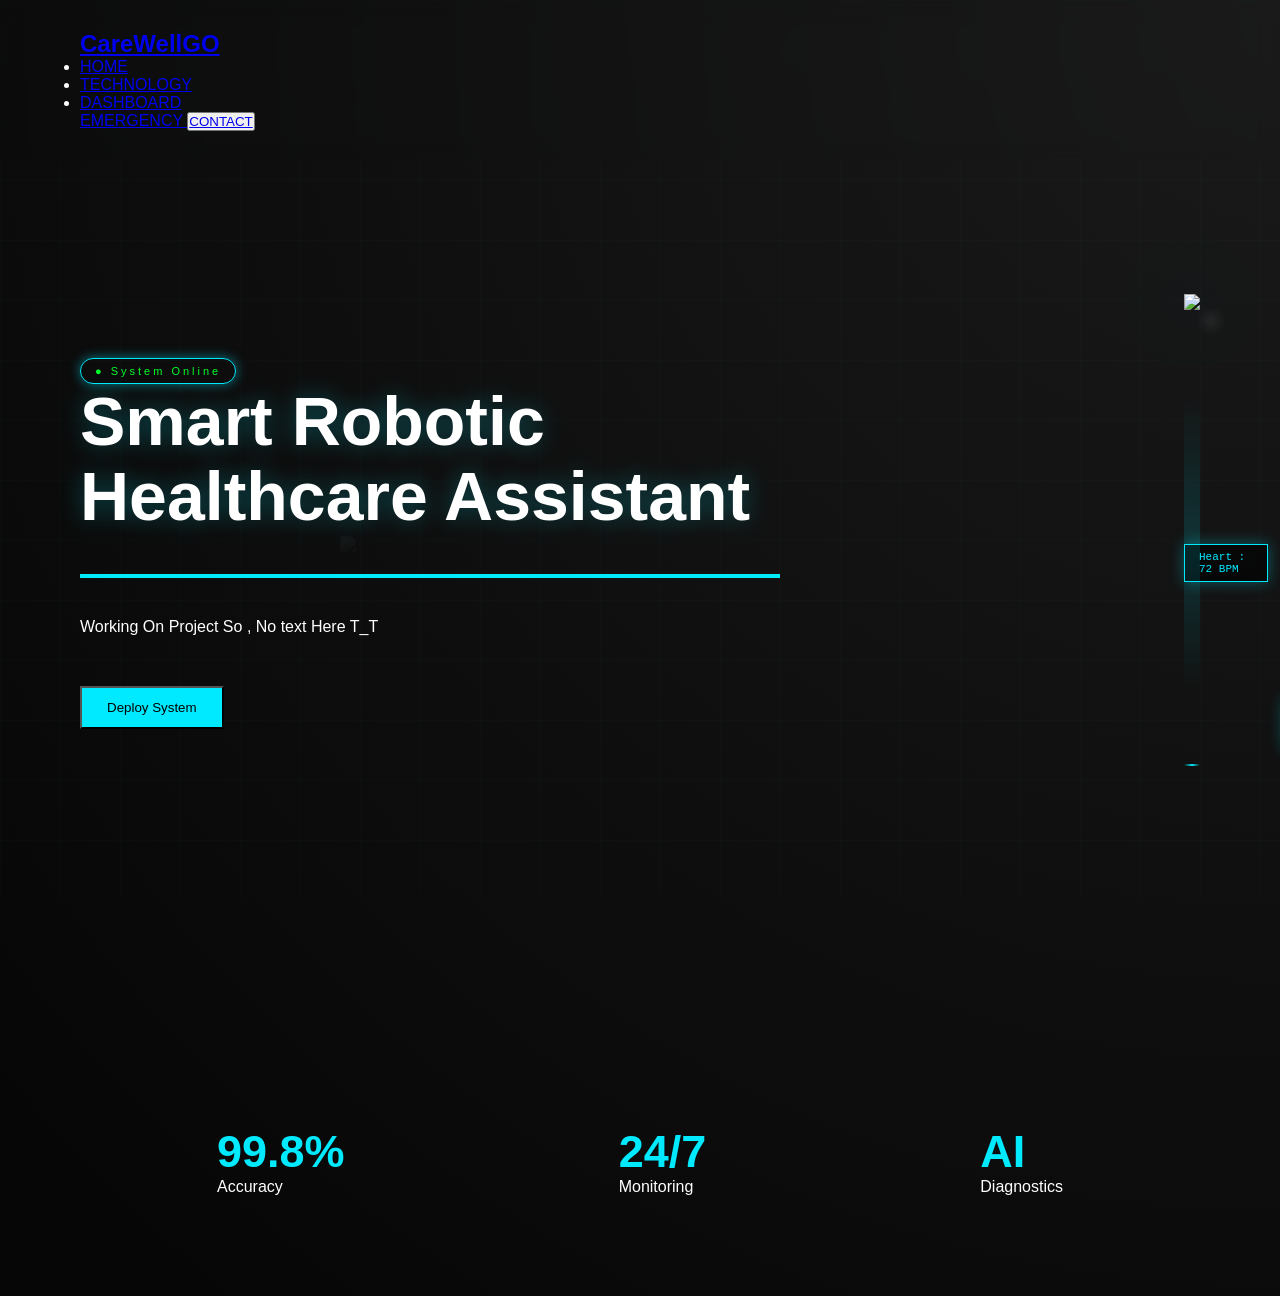
==== index.html @ e95cc340 "Shaksham WorkUpload" ====
<!DOCTYPE html>
<html lang="en">

<head>
    <meta charset="UTF-8">
    <meta name="viewport" content="width=device-width, initial-scale=1.0">
    <title>CareWellGO</title>
    <link rel="stylesheet" href="CSS/Big/Style.css">
    <link rel="shortcut icon" href="Images/Top_Img.png" type="image/x-icon">
    <script src="https://cdn.tailwindcss.com"></script>
    <script src="https://unpkg.com/lucide@latest"></script>
</head>

<body>

    <div class="Grid_Overlay"></div>

    <header class="Header">
        <!-- <div class="Logo">
            <img src="Images/Logo.png" alt="Logo">
            <span class="Logo_Text">CareWellGO</span>
            <img src="Images/Top_Img.png" alt="Logo">
        </div> -->
        <nav class="fixed top-0 w-full z-[100] px-6 py-4">
            <div
                class="max-w-7xl mx-auto flex justify-between items-center bg-black/40 backdrop-blur-xl border border-white/10 rounded-2xl px-6 py-3 shadow-2xl">

                <a href="#" class="flex items-center gap-3 group cursor-pointer">
                    <div
                        class="p-2 bg-cyan-500/20 rounded-lg border border-cyan-500/50 group-hover:bg-cyan-500/40 transition-all">
                        <i data-lucide="bot" class="text-cyan-400 w-6 h-6"></i>
                    </div>
                    <h1
                        class="text-xl font-bold tracking-tighter text-transparent bg-clip-text bg-gradient-to-r from-white to-cyan-400">
                        CareWellGO
                    </h1>
                </a>

                <ul class="hidden md:flex items-center gap-8 text-sm font-medium text-slate-400">
                    <li>
                        <a href="#" class="hover:text-cyan-400 transition-colors flex items-center gap-2">
                            <i data-lucide="home" class="w-4 h-4"></i> HOME
                        </a>
                    </li>
                    <li>
                        <a href="AI/ai.html" class="hover:text-cyan-400 transition-colors flex items-center gap-2">
                            <i data-lucide="cpu" class="w-4 h-4"></i> TECHNOLOGY
                        </a>
                    </li>
                    <li>
                        <a href="Dashboard/dash.html"
                            class="hover:text-cyan-400 transition-colors flex items-center gap-2">
                            <i data-lucide="activity" class="w-4 h-4"></i> DASHBOARD
                        </a>
                    </li>
                </ul>

                <div class="flex items-center gap-4">
                    <a href="Emergency/emergency.html"
                        class="relative group overflow-hidden bg-red-600 hover:bg-red-700 text-white px-5 py-2.5 rounded-xl font-bold text-sm flex items-center gap-2 transition-all shadow-[0_0_20px_rgba(220,38,38,0.4)] hover:shadow-[0_0_30px_rgba(220,38,38,0.6)] active:scale-95">
                        <span
                            class="absolute inset-0 bg-white/20 translate-y-full group-hover:translate-y-0 transition-transform duration-300"></span>
                        <i data-lucide="alert-circle" class="w-4 h-4 animate-pulse"></i>
                        EMERGENCY
                    </a>

                    <button
                        class="bg-cyan-500 hover:bg-cyan-400 text-black px-5 py-2.5 rounded-xl font-bold text-sm transition-all shadow-lg shadow-cyan-500/20 active:scale-95">
                        <a href="Contact/contact.html">
                            CONTACT
                    </button></a>
                </div>
            </div>
        </nav>

    </header>

    <section class="Hero">

        <img src="Images/Logo.png" class="Hero_Logo_Ghost">

        <div class="Hero_Text">
            <div class="Status_Badge">● System Online</div>

            <h1>
                Smart Robotic<br>
                Healthcare Assistant
            </h1>

            <div class="Accent_Line"></div>

            <p class="Chnage_Later">
                Working On Project So , No text Here T_T
            </p>

            <div class="Hero_Btns">
                <button class="Btn_Primary">Deploy System</button>
            </div>
        </div>

        <div class="Hero_Robot_Container">

            <img src="Images/Robo.png" class="Robot_Ghost">
            <img src="Images/Robo.png" class="Robot_Main">

            <div class="Hud_Node Node_Temp">Temp : 36.5°C</div>
            <div class="Hud_Node Node_Heart">Heart : 72 BPM</div>
            <div class="Hud_Node Node_Sensors">● Sensors : On</div>

            <div class="Scan_Line"></div>

        </div>

    </section>

    <section class="Tech_Stats">
        <div class="Stat">
            <h3>99.8%</h3>
            <p>Accuracy</p>
        </div>

        <div class="Stat">
            <h3>24/7</h3>
            <p>Monitoring</p>
        </div>

        <div class="Stat">
            <h3>AI</h3>
            <p>Diagnostics</p>
        </div>
    </section>

    <div class="purchase-alert-container" id="purchaseAlert" style="display: none;">
        <div class="alert-card">
            <div class="alert-icon">✨</div>
            <div class="alert-content">
                <h4>Exclusive Offer Unlocked</h4>
                <p>Claim your 10% discount on CarewellGO today!</p>
            </div>
            <div class="alert-actions">
                <button class="btn-buy" onclick="handlePurchase()">Claim Now</button>
                <button class="btn-close" onclick="closeAlert()">✕</button>
            </div>
        </div>
    </div>

    <script src="JS/Scan_Line.js"></script>
    <script src="JS/Robo_Sensors.js"></script>
    <script src="JS/Stat_Counting.js"></script>
    <script src="JS/Discount_Pop_Up.js"></script>
</body>

</html>
---- CSS/Big/Style.css ----
* {
    margin: 0;
    padding: 0;
    box-sizing: border-box;
    font-family: 'Segoe UI', Roboto, sans-serif;
}

:root {
    --Primary_Cyan: #00eaff;
}

body {
    background: radial-gradient(circle at top right, #1a1a1a, #050505);
    color: #ffffff;
    overflow-x: hidden;
}

.Grid_Overlay {
    position: fixed;
    inset: 0;
    background-image:
        linear-gradient(rgba(0, 234, 255, 0.02) 1px, transparent 1px),
        linear-gradient(90deg, rgba(0, 234, 255, 0.02) 1px, transparent 1px);
    background-size: 60px 60px;
    z-index: -1;
}

.Header {
    display: flex;
    justify-content: space-between;
    align-items: center;
    padding: 30px 80px;
    backdrop-filter: blur(10px);
}

.Logo {
    display: flex;
    align-items: center;
    gap: 14px;
}

.Logo img {
    height: 60px;
    filter: drop-shadow(0 0 14px rgba(0, 234, 255, 0.7));
    animation: Pulse_Logo 3s infinite;
}

.Logo_Text {
    font-size: 50px;
    background: linear-gradient(90deg, #00eaff, #7dff9c);
    background-clip: text;
    -webkit-background-clip: text;
    color: transparent;
}

@keyframes Pulse_Logo {
    0% { transform: scale(1); }
    50% { transform: scale(1.06); }
    100% { transform: scale(1); }
}

/* Glassmorphism Effect for the Nav Bar */
.nav .max-w-7xl {
    background: linear-gradient(135deg, rgba(255, 255, 255, 0.05) 0%, rgba(255, 255, 255, 0.01) 100%);
    backdrop-filter: blur(20px);
    -webkit-backdrop-filter: blur(20px);
}

/* Neon Emergency Pulse Animation */
@keyframes emergency-glow {
    0% {
        box-shadow: 0 0 0 0 rgba(220, 38, 38, 0.7);
    }
    70% {
        box-shadow: 0 0 0 15px rgba(220, 38, 38, 0);
    }
    100% {
        box-shadow: 0 0 0 0 rgba(220, 38, 38, 0);
    }
}

/* Apply pulse to the emergency button */
button[onclick="triggerEmergency()"] {
    animation: emergency-glow 2s infinite;
}

/* Smooth scaling on hover for the container */
nav div.transition-all {
    transition: all 0.4s cubic-bezier(0.4, 0, 0.2, 1);
}

/* Custom Text Gradient */
.text-transparent {
    -webkit-background-clip: text;
    background-clip: text;
}

.Btn_Contact_Nav {
    background: var(--Primary_Cyan);
    color: #000000;
    padding: 10px 25px;
    border-radius: 5px;
}

.Hero {
    position: relative;
    display: flex;
    justify-content: space-between;
    align-items: center;
    padding: 0 80px;
    min-height: 85vh;
}

.Hero_Logo_Ghost {
    position: absolute;
    left: 50%;
    top: 50%;
    transform: translate(-50%, -50%);
    opacity: 0.03;
    width: 600px;
}

.Hero_Text h1 {
    font-size: 68px;
    line-height: 1.1;
    text-shadow: 0 0 25px rgba(0, 234, 255, 0.3);
}

.Status_Badge {
    display: inline-block;
    padding: 6px 14px;
    border-radius: 20px;
    border: 1px solid var(--Primary_Cyan);
    color: #00ff2a;
    font-size: 11px;
    letter-spacing: 3px;
    box-shadow: 0 0 12px rgba(0, 234, 255, 0.5);
}

.Accent_Line {
    width: 700px;
    height: 4px;
    background: var(--Primary_Cyan);
    margin: 40px 0;
}

.Chnage_Later {
    padding-bottom: 50px;
}

.Hero_Btns {
    display: flex;
    gap: 15px;
}

.Btn_Primary {
    background: var(--Primary_Cyan);
    color: #000000;
    padding: 12px 25px;
}

.Hero_Robot_Container {
    position: relative;
    height: 500px;
}

.Hero_Robot_Container::after {
    content: "";
    position: absolute;
    inset: 0;
    background: radial-gradient(circle, rgba(0, 234, 255, 0.15), transparent 60%);
}

.Robot_Main {
    width: 100%;
    max-width: 650px;
    filter: drop-shadow(0 0 40px rgba(0, 234, 255, 0.3));
    animation: Float_Robo 6s ease-in-out infinite;
}

.Robot_Ghost {
    position: absolute;
    opacity: 0.12;
    filter: blur(6px);
    transform: translate(20px, 20px);
}

@keyframes Float_Robo {
    0% { transform: translateY(0); }
    50% { transform: translateY(-18px); }
    100% { transform: translateY(0); }
}

.Hud_Node {
    position: absolute;
    padding: 6px 14px;
    font-size: 11px;
    font-family: monospace;
    color: var(--Primary_Cyan);
    border: 1px solid var(--Primary_Cyan);
    background: rgba(0, 0, 0, 0.6);
    backdrop-filter: blur(6px);
    box-shadow: 0 0 15px rgba(0, 234, 255, 0.35);
}

.Node_Temp {
    top: 18%;
    left: 155px;
}

.Node_Heart {
    top: 50%;
    right: -68px;
}

.Node_Sensors {
    bottom: 9%;
    left: 100px;
    color: #00ff2a;
}

.Scan_Line {
    position: absolute;
    width: 100%;
    height: 2px;
    background: linear-gradient(to right, transparent, var(--Primary_Cyan), transparent);
    animation: Glow 1.5s infinite alternate;
}

@keyframes Glow {
    from { opacity: 0.3; }
    to { opacity: 1; }
}

.Tech_Stats {
    display: flex;
    justify-content: space-around;
    padding: 100px 80px;
    margin-top: 100px;
}

.Stat h3 {
    font-size: 45px;
    color: var(--Primary_Cyan);
}

.purchase-alert-container {
    position: fixed;
    bottom: 40px;
    right: 40px;
    z-index: 9999;
}

.alert-card {
    display: flex;
    align-items: center;
    gap: 20px;
    padding: 25px;
    border-radius: 20px;
    background: rgba(255, 255, 255, 0.05);
    backdrop-filter: blur(20px);
    border: 1px solid var(--Primary_Cyan);
    box-shadow: 0 0 40px rgba(0, 234, 255, 0.3);
    animation: Slide_In 0.8s cubic-bezier(0.68, -0.55, 0.265, 1.55);
}

@keyframes Slide_In {
    0% { transform: translateX(150%); opacity: 0; }
    100% { transform: translateX(0); opacity: 1; }
}

.btn-buy {
    padding: 4px 7px;
    background: var(--Primary_Cyan);
    border: none;
    border-radius: 5px;
    color: #000000;
    cursor: pointer;
}

.btn-close {
    padding: 2px 4px;
    background: #ff0000;
    border: none;
    border-radius: 5px;
    color: #000000;
    cursor: pointer;
}

.btn-buy:hover {
    background: #018b9a;
    font-weight: 600;
}

.btn-close:hover {
    background: var(--Primary_Cyan);
    color: #ff0000;
    font-weight: 600;
}
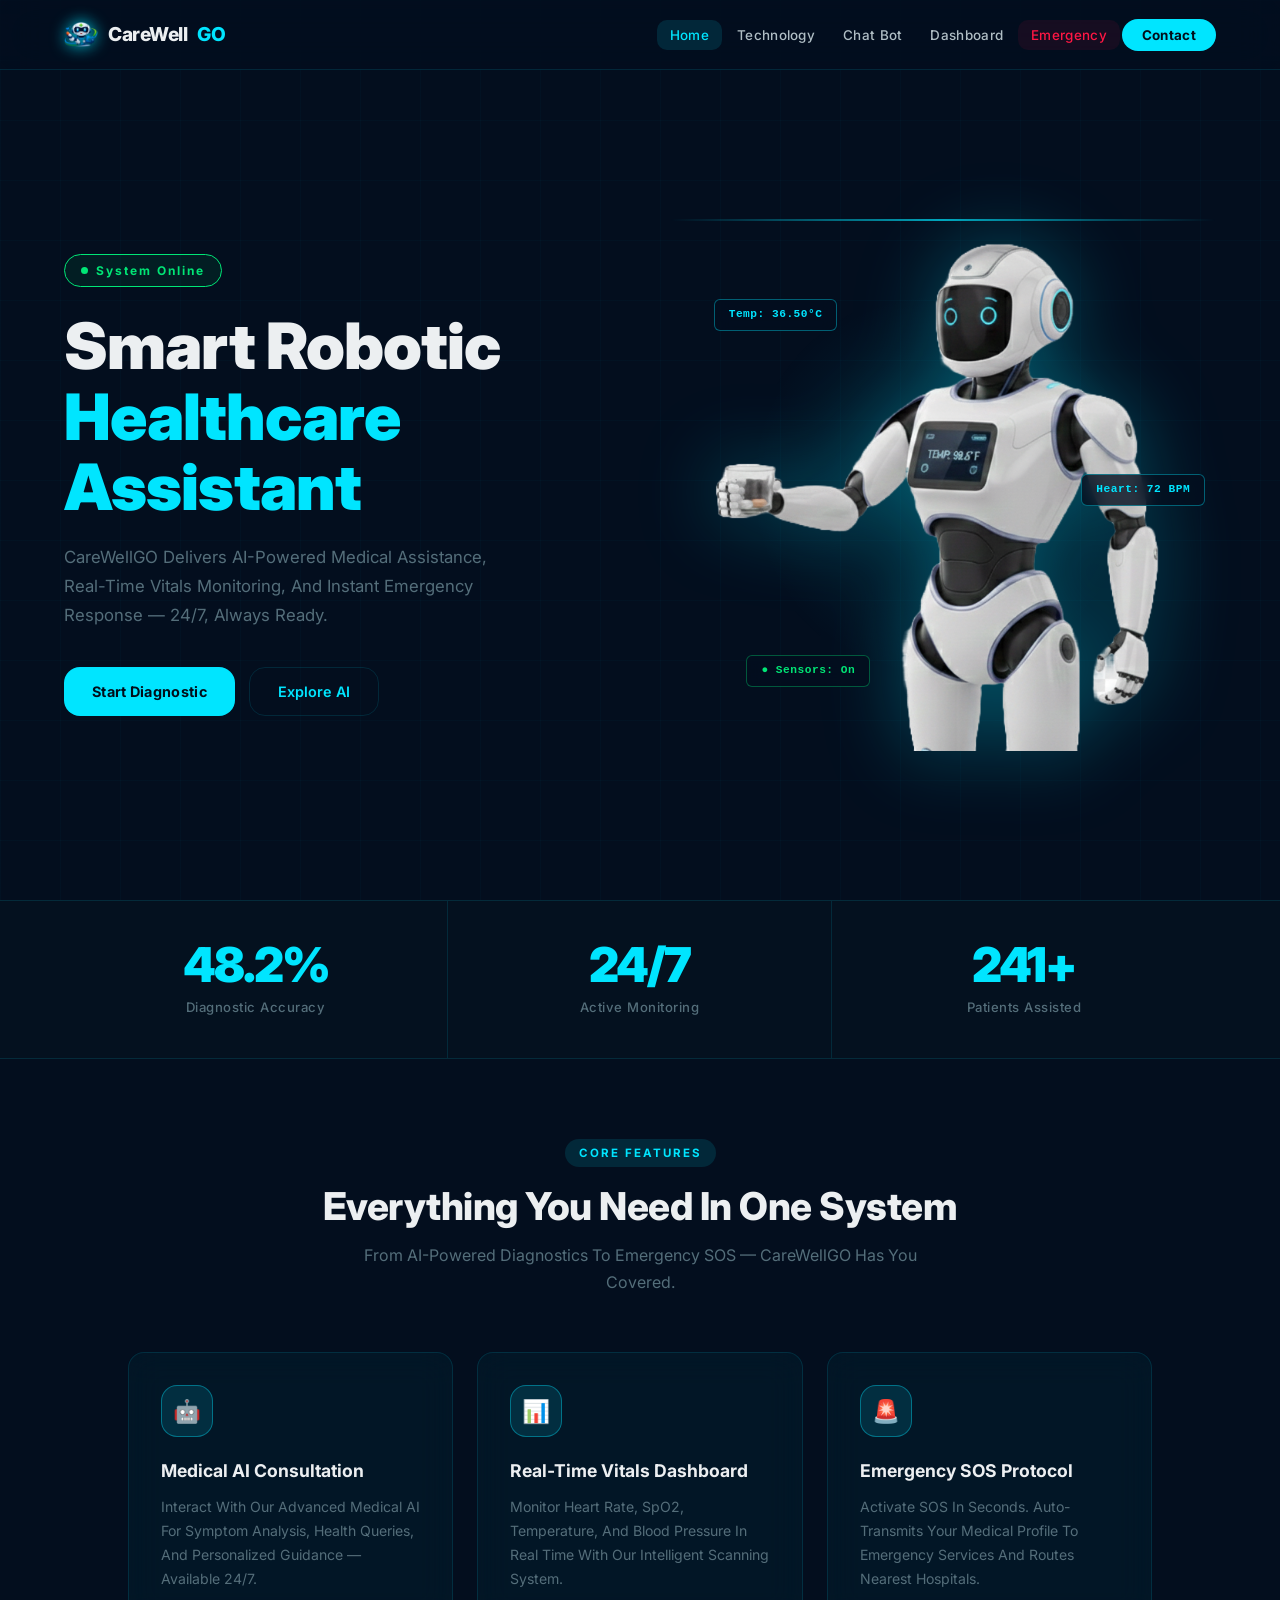
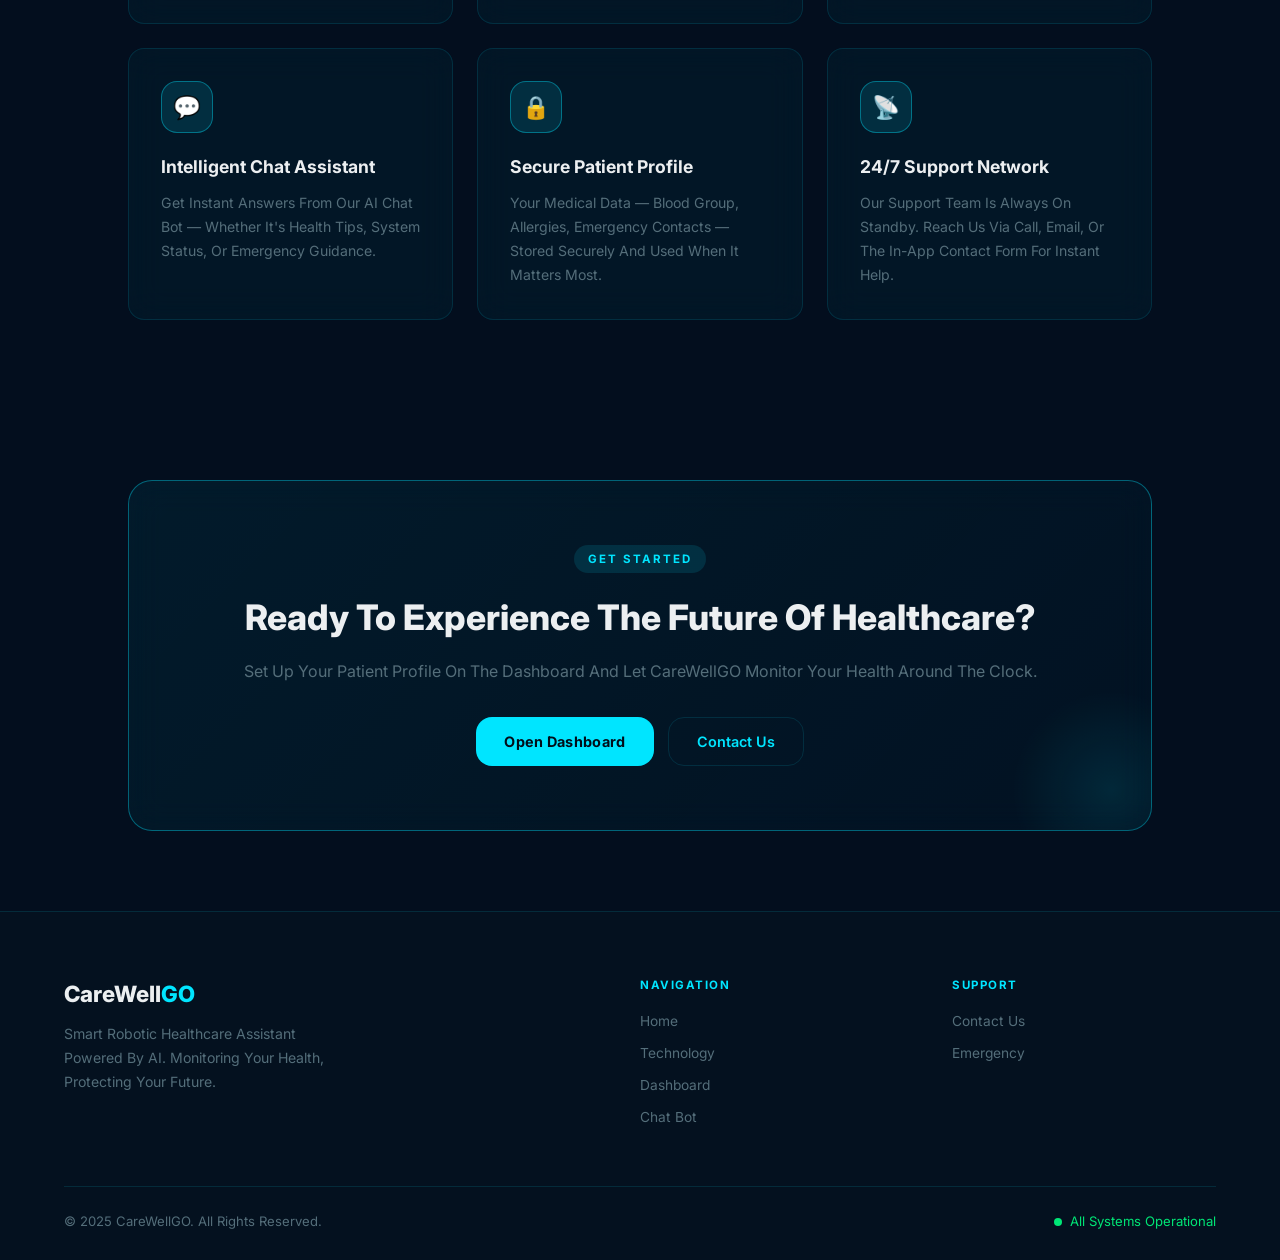
==== commit 816136be: "============================================================   CareWellGO — Complete Website Overhau" ====
--- a/index.html
+++ b/index.html
@@ -1,153 +1,178 @@
 <!DOCTYPE html>
 <html lang="en">
-
 <head>
     <meta charset="UTF-8">
     <meta name="viewport" content="width=device-width, initial-scale=1.0">
-    <title>CareWellGO</title>
-    <link rel="stylesheet" href="CSS/Big/Style.css">
-    <link rel="shortcut icon" href="Images/Top_Img.png" type="image/x-icon">
-    <script src="https://cdn.tailwindcss.com"></script>
-    <script src="https://unpkg.com/lucide@latest"></script>
+    <meta name="description" content="CareWellGO - Smart Robotic Healthcare Assistant Powered By AI. 24/7 Medical Monitoring, Emergency Response And Intelligent Diagnostics.">
+    <title>CareWellGO — Smart Robotic Healthcare</title>
+    <link rel="icon" href="Files/Images/Top_Img.png" type="image/x-icon">
+    <link rel="stylesheet" href="Files/CSS/Common.css">
+    <link rel="stylesheet" href="Files/CSS/Index.css">
 </head>
+<body>
+<div class="Grid_Overlay"></div>
 
-<body>
+<nav class="Nav" id="Main_Nav">
+    <div class="Nav_Container">
+        <a href="./" class="Nav_Logo">
+            <img src="Files/Images/Logo.png" alt="CareWellGO Logo">
+            CareWell<span class="Text_Cyan">GO</span>
+        </a>
+        <button class="Nav_Hamburger" id="Nav_Toggle" aria-label="Toggle Navigation">
+            <span></span><span></span><span></span>
+        </button>
+        <ul class="Nav_Links" id="Nav_Links">
+            <li><a href="./" class="Nav_Link Nav_Active">Home</a></li>
+            <li><a href="AI/" class="Nav_Link">Technology</a></li>
+            <li><a href="Chat_Bot/" class="Nav_Link">Chat Bot</a></li>
+            <li><a href="Dashboard/" class="Nav_Link">Dashboard</a></li>
+            <li><a href="Emergency/" class="Nav_Link Nav_Emrg">Emergency</a></li>
+            <li><a href="Contact/" class="Nav_Link Nav_Btn">Contact</a></li>
+        </ul>
+    </div>
+</nav>
 
-    <div class="Grid_Overlay"></div>
-
-    <header class="Header">
-        <!-- <div class="Logo">
-            <img src="Images/Logo.png" alt="Logo">
-            <span class="Logo_Text">CareWellGO</span>
-            <img src="Images/Top_Img.png" alt="Logo">
-        </div> -->
-        <nav class="fixed top-0 w-full z-[100] px-6 py-4">
-            <div
-                class="max-w-7xl mx-auto flex justify-between items-center bg-black/40 backdrop-blur-xl border border-white/10 rounded-2xl px-6 py-3 shadow-2xl">
-
-                <a href="#" class="flex items-center gap-3 group cursor-pointer">
-                    <div
-                        class="p-2 bg-cyan-500/20 rounded-lg border border-cyan-500/50 group-hover:bg-cyan-500/40 transition-all">
-                        <i data-lucide="bot" class="text-cyan-400 w-6 h-6"></i>
-                    </div>
-                    <h1
-                        class="text-xl font-bold tracking-tighter text-transparent bg-clip-text bg-gradient-to-r from-white to-cyan-400">
-                        CareWellGO
-                    </h1>
-                </a>
-
-                <ul class="hidden md:flex items-center gap-8 text-sm font-medium text-slate-400">
-                    <li>
-                        <a href="#" class="hover:text-cyan-400 transition-colors flex items-center gap-2">
-                            <i data-lucide="home" class="w-4 h-4"></i> HOME
-                        </a>
-                    </li>
-                    <li>
-                        <a href="AI/ai.html" class="hover:text-cyan-400 transition-colors flex items-center gap-2">
-                            <i data-lucide="cpu" class="w-4 h-4"></i> TECHNOLOGY
-                        </a>
-                    </li>
-                    <li>
-                        <a href="Dashboard/dash.html"
-                            class="hover:text-cyan-400 transition-colors flex items-center gap-2">
-                            <i data-lucide="activity" class="w-4 h-4"></i> DASHBOARD
-                        </a>
-                    </li>
-                </ul>
-
-                <div class="flex items-center gap-4">
-                    <a href="Emergency/emergency.html"
-                        class="relative group overflow-hidden bg-red-600 hover:bg-red-700 text-white px-5 py-2.5 rounded-xl font-bold text-sm flex items-center gap-2 transition-all shadow-[0_0_20px_rgba(220,38,38,0.4)] hover:shadow-[0_0_30px_rgba(220,38,38,0.6)] active:scale-95">
-                        <span
-                            class="absolute inset-0 bg-white/20 translate-y-full group-hover:translate-y-0 transition-transform duration-300"></span>
-                        <i data-lucide="alert-circle" class="w-4 h-4 animate-pulse"></i>
-                        EMERGENCY
-                    </a>
-
-                    <button
-                        class="bg-cyan-500 hover:bg-cyan-400 text-black px-5 py-2.5 rounded-xl font-bold text-sm transition-all shadow-lg shadow-cyan-500/20 active:scale-95">
-                        <a href="Contact/contact.html">
-                            CONTACT
-                    </button></a>
-                </div>
-            </div>
-        </nav>
-
-    </header>
-
-    <section class="Hero">
-
-        <img src="Images/Logo.png" class="Hero_Logo_Ghost">
-
+<section class="Hero">
+    <div class="Hero_Inner">
         <div class="Hero_Text">
-            <div class="Status_Badge">● System Online</div>
-
-            <h1>
-                Smart Robotic<br>
-                Healthcare Assistant
+            <div class="Hero_Badge">System Online</div>
+            <h1 class="Hero_Title">
+                Smart Robotic
+                <span>Healthcare Assistant</span>
             </h1>
-
-            <div class="Accent_Line"></div>
-
-            <p class="Chnage_Later">
-                Working On Project So , No text Here T_T
+            <p class="Hero_Desc">
+                CareWellGO Delivers AI-Powered Medical Assistance, Real-Time Vitals Monitoring, And Instant Emergency Response — 24/7, Always Ready.
             </p>
-
-            <div class="Hero_Btns">
-                <button class="Btn_Primary">Deploy System</button>
+            <div class="Hero_Actions">
+                <a href="Dashboard/" class="Btn_Primary">Start Diagnostic</a>
+                <a href="AI/" class="Btn_Secondary">Explore AI</a>
             </div>
         </div>
+        <div class="Hero_Robot">
+            <div class="Robot_Glow"></div>
+            <img src="Files/Images/Robo.png" alt="CareWellGO Robot" class="Robot_Img">
+            <div class="Hud_Node Node_Temp">Temp: 36.50°C</div>
+            <div class="Hud_Node Node_Heart">Heart: 72 BPM</div>
+            <div class="Hud_Node Node_Sensors">● Sensors: On</div>
+            <div class="Scan_Line"></div>
+        </div>
+    </div>
+</section>
 
-        <div class="Hero_Robot_Container">
+<section class="Stats">
+    <div class="Stats_Inner">
+        <div class="Stat_Item">
+            <div class="Stat_Num Text_Cyan" data-target="99.8" data-suffix="%">0%</div>
+            <div class="Stat_Label">Diagnostic Accuracy</div>
+        </div>
+        <div class="Stat_Item">
+            <div class="Stat_Num Text_Cyan">24/7</div>
+            <div class="Stat_Label">Active Monitoring</div>
+        </div>
+        <div class="Stat_Item">
+            <div class="Stat_Num Text_Cyan" data-target="500" data-suffix="+">0+</div>
+            <div class="Stat_Label">Patients Assisted</div>
+        </div>
+    </div>
+</section>
 
-            <img src="Images/Robo.png" class="Robot_Ghost">
-            <img src="Images/Robo.png" class="Robot_Main">
+<section class="Features Section_Pad">
+    <div class="Features_Header">
+        <span class="Section_Label">Core Features</span>
+        <h2 class="Section_Title">Everything You Need In One System</h2>
+        <p class="Section_Sub">From AI-Powered Diagnostics To Emergency SOS — CareWellGO Has You Covered.</p>
+    </div>
+    <div class="Features_Grid">
+        <div class="Feature_Card Glass_Card">
+            <div class="Feature_Icon">🤖</div>
+            <div class="Feature_Title">Medical AI Consultation</div>
+            <p class="Feature_Desc">Interact With Our Advanced Medical AI For Symptom Analysis, Health Queries, And Personalized Guidance — Available 24/7.</p>
+        </div>
+        <div class="Feature_Card Glass_Card">
+            <div class="Feature_Icon">📊</div>
+            <div class="Feature_Title">Real-Time Vitals Dashboard</div>
+            <p class="Feature_Desc">Monitor Heart Rate, SpO2, Temperature, And Blood Pressure In Real Time With Our Intelligent Scanning System.</p>
+        </div>
+        <div class="Feature_Card Glass_Card">
+            <div class="Feature_Icon">🚨</div>
+            <div class="Feature_Title">Emergency SOS Protocol</div>
+            <p class="Feature_Desc">Activate SOS In Seconds. Auto-Transmits Your Medical Profile To Emergency Services And Routes Nearest Hospitals.</p>
+        </div>
+        <div class="Feature_Card Glass_Card">
+            <div class="Feature_Icon">💬</div>
+            <div class="Feature_Title">Intelligent Chat Assistant</div>
+            <p class="Feature_Desc">Get Instant Answers From Our AI Chat Bot — Whether It's Health Tips, System Status, Or Emergency Guidance.</p>
+        </div>
+        <div class="Feature_Card Glass_Card">
+            <div class="Feature_Icon">🔒</div>
+            <div class="Feature_Title">Secure Patient Profile</div>
+            <p class="Feature_Desc">Your Medical Data — Blood Group, Allergies, Emergency Contacts — Stored Securely And Used When It Matters Most.</p>
+        </div>
+        <div class="Feature_Card Glass_Card">
+            <div class="Feature_Icon">📡</div>
+            <div class="Feature_Title">24/7 Support Network</div>
+            <p class="Feature_Desc">Our Support Team Is Always On Standby. Reach Us Via Call, Email, Or The In-App Contact Form For Instant Help.</p>
+        </div>
+    </div>
+</section>
 
-            <div class="Hud_Node Node_Temp">Temp : 36.5°C</div>
-            <div class="Hud_Node Node_Heart">Heart : 72 BPM</div>
-            <div class="Hud_Node Node_Sensors">● Sensors : On</div>
-
-            <div class="Scan_Line"></div>
-
-        </div>
-
-    </section>
-
-    <section class="Tech_Stats">
-        <div class="Stat">
-            <h3>99.8%</h3>
-            <p>Accuracy</p>
-        </div>
-
-        <div class="Stat">
-            <h3>24/7</h3>
-            <p>Monitoring</p>
-        </div>
-
-        <div class="Stat">
-            <h3>AI</h3>
-            <p>Diagnostics</p>
-        </div>
-    </section>
-
-    <div class="purchase-alert-container" id="purchaseAlert" style="display: none;">
-        <div class="alert-card">
-            <div class="alert-icon">✨</div>
-            <div class="alert-content">
-                <h4>Exclusive Offer Unlocked</h4>
-                <p>Claim your 10% discount on CarewellGO today!</p>
-            </div>
-            <div class="alert-actions">
-                <button class="btn-buy" onclick="handlePurchase()">Claim Now</button>
-                <button class="btn-close" onclick="closeAlert()">✕</button>
+<section class="CTA Section_Pad">
+    <div class="CTA_Inner">
+        <div class="CTA_Box Glass_Card">
+            <span class="Section_Label">Get Started</span>
+            <h2 class="CTA_Title">Ready To Experience The Future Of Healthcare?</h2>
+            <p class="CTA_Desc">Set Up Your Patient Profile On The Dashboard And Let CareWellGO Monitor Your Health Around The Clock.</p>
+            <div class="CTA_Actions">
+                <a href="Dashboard/" class="Btn_Primary">Open Dashboard</a>
+                <a href="Contact/" class="Btn_Secondary">Contact Us</a>
             </div>
         </div>
     </div>
+</section>
 
-    <script src="JS/Scan_Line.js"></script>
-    <script src="JS/Robo_Sensors.js"></script>
-    <script src="JS/Stat_Counting.js"></script>
-    <script src="JS/Discount_Pop_Up.js"></script>
+<footer class="Footer">
+    <div class="Footer_Container">
+        <div class="Footer_Grid">
+            <div class="Footer_Brand">
+                <div class="Footer_Brand_Name">CareWell<span class="Text_Cyan">GO</span></div>
+                <p>Smart Robotic Healthcare Assistant Powered By AI. Monitoring Your Health, Protecting Your Future.</p>
+            </div>
+            <div class="Footer_Col">
+                <h4>Navigation</h4>
+                <a href="./">Home</a>
+                <a href="AI/">Technology</a>
+                <a href="Dashboard/">Dashboard</a>
+                <a href="Chat_Bot/">Chat Bot</a>
+            </div>
+            <div class="Footer_Col">
+                <h4>Support</h4>
+                <a href="Contact/">Contact Us</a>
+                <a href="Emergency/">Emergency</a>
+            </div>
+        </div>
+        <div class="Footer_Bottom">
+            <p>© 2025 CareWellGO. All Rights Reserved.</p>
+            <span class="Footer_Status">All Systems Operational</span>
+        </div>
+    </div>
+</footer>
+
+<div class="Discount_Alert" id="Discount_Alert" style="display:none;">
+    <div class="Alert_Head">
+        <div class="Alert_Icon">✨</div>
+        <div>
+            <div class="Alert_Title">Exclusive Offer Unlocked</div>
+            <div class="Alert_Sub">Limited Time Only</div>
+        </div>
+    </div>
+    <p class="Alert_Desc">Claim Your 10% Discount On CareWellGO Premium Service Today!</p>
+    <div class="Alert_Actions">
+        <button class="Btn_Alert_Claim" onclick="Claim_Offer()">Claim Now</button>
+        <button class="Btn_Alert_Close" onclick="Close_Alert()">✕ Close</button>
+    </div>
+</div>
+
+<script src="Files/JS/Db.js"></script>
+<script src="Files/JS/Index.js"></script>
 </body>
-
 </html>
--- a/Files/CSS/Common.css
+++ b/Files/CSS/Common.css
@@ -0,0 +1,453 @@
+@import url('https://fonts.googleapis.com/css2?family=Inter:wght@300;400;500;600;700;800;900&display=swap');
+
+:root {
+    --Clr_Bg: #030e1e;
+    --Clr_Bg_Alt: #04111f;
+    --Clr_Bg_Card: rgba(4, 18, 40, 0.9);
+    --Clr_Glass: rgba(0, 229, 255, 0.04);
+    --Clr_Glass_Hover: rgba(0, 229, 255, 0.08);
+    --Clr_Cyan: #00e5ff;
+    --Clr_Cyan_Dim: rgba(0, 229, 255, 0.12);
+    --Clr_Cyan_Glow: rgba(0, 229, 255, 0.25);
+    --Clr_Green: #00e676;
+    --Clr_Red: #ff1744;
+    --Clr_Amber: #ffd740;
+    --Clr_Text: #b0bec5;
+    --Clr_Text_Bright: #eceff1;
+    --Clr_Text_Muted: #546e7a;
+    --Clr_Border: rgba(0, 229, 255, 0.12);
+    --Clr_Border_Active: rgba(0, 229, 255, 0.38);
+    --Nav_H: 70px;
+    --Max_W: 1280px;
+    --Side_Pad: clamp(16px, 5vw, 80px);
+    --R_Sm: 6px;
+    --R_Md: 10px;
+    --R_Lg: 16px;
+    --R_Xl: 24px;
+    --R_Full: 9999px;
+    --Shadow_Md: 0 8px 32px rgba(0,0,0,0.5);
+    --Shadow_Cyan: 0 0 30px rgba(0, 229, 255, 0.15);
+    --Shadow_Red: 0 0 30px rgba(255, 23, 68, 0.3);
+    --Transition: 0.3s cubic-bezier(0.4, 0, 0.2, 1);
+    --Transition_Fast: 0.15s cubic-bezier(0.4, 0, 0.2, 1);
+    --Font: 'Inter', -apple-system, BlinkMacSystemFont, 'Segoe UI', sans-serif;
+}
+
+*, *::before, *::after { margin: 0; padding: 0; box-sizing: border-box; }
+
+html { scroll-behavior: smooth; font-size: 16px; }
+
+body {
+    font-family: var(--Font);
+    background-color: var(--Clr_Bg);
+    color: var(--Clr_Text);
+    min-height: 100vh;
+    overflow-x: hidden;
+    line-height: 1.6;
+    padding-top: var(--Nav_H);
+}
+
+a { text-decoration: none; color: inherit; }
+button { font-family: var(--Font); cursor: pointer; border: none; background: none; }
+img { max-width: 100%; display: block; }
+input, select, textarea { font-family: var(--Font); }
+ul { list-style: none; }
+
+.Grid_Overlay {
+    position: fixed;
+    inset: 0;
+    background-image:
+        linear-gradient(rgba(0, 229, 255, 0.025) 1px, transparent 1px),
+        linear-gradient(90deg, rgba(0, 229, 255, 0.025) 1px, transparent 1px);
+    background-size: 60px 60px;
+    pointer-events: none;
+    z-index: 0;
+}
+
+.Nav {
+    position: fixed;
+    top: 0; left: 0; right: 0;
+    height: var(--Nav_H);
+    z-index: 1000;
+    background: rgba(3, 14, 30, 0.6);
+    backdrop-filter: blur(20px);
+    -webkit-backdrop-filter: blur(20px);
+    border-bottom: 1px solid var(--Clr_Border);
+    transition: var(--Transition);
+}
+
+.Nav_Scrolled {
+    background: rgba(3, 14, 30, 0.95);
+    box-shadow: var(--Shadow_Cyan);
+}
+
+.Nav_Container {
+    max-width: var(--Max_W);
+    margin: 0 auto;
+    padding: 0 var(--Side_Pad);
+    height: 100%;
+    display: flex;
+    align-items: center;
+    justify-content: space-between;
+    gap: 24px;
+}
+
+.Nav_Logo {
+    display: flex;
+    align-items: center;
+    gap: 10px;
+    font-size: 1.2rem;
+    font-weight: 800;
+    color: var(--Clr_Text_Bright);
+    letter-spacing: -0.5px;
+    flex-shrink: 0;
+}
+
+.Nav_Logo img {
+    width: 34px; height: 34px;
+    object-fit: contain;
+    filter: drop-shadow(0 0 8px var(--Clr_Cyan));
+}
+
+.Nav_Links {
+    display: flex;
+    align-items: center;
+    gap: 2px;
+}
+
+.Nav_Link {
+    padding: 7px 13px;
+    border-radius: var(--R_Md);
+    font-size: 0.84rem;
+    font-weight: 500;
+    color: var(--Clr_Text);
+    letter-spacing: 0.3px;
+    transition: var(--Transition_Fast);
+    white-space: nowrap;
+}
+
+.Nav_Link:hover { color: var(--Clr_Cyan); background: var(--Clr_Glass); }
+
+.Nav_Active { color: var(--Clr_Cyan) !important; background: var(--Clr_Cyan_Dim) !important; }
+
+.Nav_Emrg {
+    color: var(--Clr_Red) !important;
+    background: rgba(255, 23, 68, 0.08) !important;
+}
+
+.Nav_Emrg:hover {
+    background: rgba(255, 23, 68, 0.18) !important;
+    box-shadow: var(--Shadow_Red) !important;
+}
+
+.Nav_Btn {
+    background: var(--Clr_Cyan) !important;
+    color: #020e1a !important;
+    font-weight: 700 !important;
+    padding: 8px 20px !important;
+    border-radius: var(--R_Lg) !important;
+}
+
+.Nav_Btn:hover {
+    background: #33ecff !important;
+    box-shadow: 0 4px 20px rgba(0, 229, 255, 0.35) !important;
+    transform: translateY(-1px);
+}
+
+.Nav_Hamburger {
+    display: none;
+    flex-direction: column;
+    justify-content: center;
+    gap: 5px;
+    width: 40px; height: 40px;
+    padding: 8px;
+    background: var(--Clr_Glass);
+    border: 1px solid var(--Clr_Border);
+    border-radius: var(--R_Md);
+    transition: var(--Transition);
+}
+
+.Nav_Hamburger span {
+    display: block;
+    width: 100%; height: 2px;
+    background: var(--Clr_Text_Bright);
+    border-radius: 2px;
+    transition: var(--Transition);
+}
+
+.Nav_Hamburger.Is_Active span:nth-child(1) { transform: translateY(7px) rotate(45deg); }
+.Nav_Hamburger.Is_Active span:nth-child(2) { opacity: 0; transform: scaleX(0); }
+.Nav_Hamburger.Is_Active span:nth-child(3) { transform: translateY(-7px) rotate(-45deg); }
+
+.Footer {
+    background: var(--Clr_Bg_Alt);
+    border-top: 1px solid var(--Clr_Border);
+    padding: 64px var(--Side_Pad) 28px;
+    position: relative;
+    z-index: 1;
+}
+
+.Footer_Container { max-width: var(--Max_W); margin: 0 auto; }
+
+.Footer_Grid {
+    display: grid;
+    grid-template-columns: 2fr 1fr 1fr;
+    gap: 48px;
+    margin-bottom: 48px;
+}
+
+.Footer_Brand_Name {
+    font-size: 1.4rem;
+    font-weight: 800;
+    color: var(--Clr_Text_Bright);
+    margin-bottom: 10px;
+}
+
+.Footer_Brand p {
+    font-size: 0.88rem;
+    color: var(--Clr_Text_Muted);
+    max-width: 280px;
+    line-height: 1.7;
+}
+
+.Footer_Col h4 {
+    font-size: 0.72rem;
+    font-weight: 700;
+    letter-spacing: 1.5px;
+    text-transform: uppercase;
+    color: var(--Clr_Cyan);
+    margin-bottom: 16px;
+}
+
+.Footer_Col a {
+    display: block;
+    font-size: 0.86rem;
+    color: var(--Clr_Text_Muted);
+    margin-bottom: 10px;
+    transition: var(--Transition_Fast);
+}
+
+.Footer_Col a:hover { color: var(--Clr_Cyan); padding-left: 4px; }
+
+.Footer_Bottom {
+    border-top: 1px solid var(--Clr_Border);
+    padding-top: 24px;
+    display: flex;
+    justify-content: space-between;
+    align-items: center;
+    flex-wrap: wrap;
+    gap: 12px;
+}
+
+.Footer_Bottom p { font-size: 0.82rem; color: var(--Clr_Text_Muted); }
+
+.Footer_Status {
+    display: flex;
+    align-items: center;
+    gap: 8px;
+    font-size: 0.82rem;
+    color: var(--Clr_Green);
+}
+
+.Footer_Status::before {
+    content: '';
+    width: 8px; height: 8px;
+    background: var(--Clr_Green);
+    border-radius: 50%;
+    animation: Pulse_Dot 2s infinite;
+}
+
+@keyframes Pulse_Dot {
+    0%, 100% { box-shadow: 0 0 0 0 rgba(0, 230, 118, 0.5); }
+    50% { box-shadow: 0 0 0 6px rgba(0, 230, 118, 0); }
+}
+
+.Text_Cyan { color: var(--Clr_Cyan); }
+.Text_Green { color: var(--Clr_Green); }
+.Text_Red { color: var(--Clr_Red); }
+.Text_Muted { color: var(--Clr_Text_Muted); }
+.Text_Bright { color: var(--Clr_Text_Bright); }
+
+.Glass_Card {
+    background: var(--Clr_Glass);
+    border: 1px solid var(--Clr_Border);
+    backdrop-filter: blur(16px);
+    border-radius: var(--R_Lg);
+    transition: var(--Transition);
+}
+
+.Glass_Card:hover {
+    background: var(--Clr_Glass_Hover);
+    border-color: var(--Clr_Border_Active);
+    box-shadow: var(--Shadow_Cyan);
+}
+
+.Btn_Primary {
+    display: inline-flex;
+    align-items: center;
+    gap: 8px;
+    padding: 12px 28px;
+    background: var(--Clr_Cyan);
+    color: #020e1a;
+    font-weight: 700;
+    font-size: 0.9rem;
+    border-radius: var(--R_Lg);
+    letter-spacing: 0.3px;
+    transition: var(--Transition);
+}
+
+.Btn_Primary:hover {
+    background: #33ecff;
+    box-shadow: 0 4px 24px rgba(0, 229, 255, 0.4);
+    transform: translateY(-2px);
+}
+
+.Btn_Secondary {
+    display: inline-flex;
+    align-items: center;
+    gap: 8px;
+    padding: 12px 28px;
+    background: transparent;
+    color: var(--Clr_Cyan);
+    font-weight: 600;
+    font-size: 0.9rem;
+    border-radius: var(--R_Lg);
+    border: 1px solid var(--Clr_Cyan_Dim);
+    transition: var(--Transition);
+}
+
+.Btn_Secondary:hover {
+    background: var(--Clr_Cyan_Dim);
+    border-color: var(--Clr_Cyan);
+    box-shadow: var(--Shadow_Cyan);
+}
+
+.Btn_Danger {
+    display: inline-flex;
+    align-items: center;
+    gap: 8px;
+    padding: 12px 28px;
+    background: var(--Clr_Red);
+    color: white;
+    font-weight: 700;
+    font-size: 0.9rem;
+    border-radius: var(--R_Lg);
+    transition: var(--Transition);
+}
+
+.Btn_Danger:hover { background: #ff4560; box-shadow: var(--Shadow_Red); transform: translateY(-2px); }
+
+.Section_Pad { padding: 80px var(--Side_Pad); }
+
+.Section_Label {
+    display: inline-block;
+    padding: 5px 14px;
+    background: var(--Clr_Cyan_Dim);
+    color: var(--Clr_Cyan);
+    font-size: 0.72rem;
+    font-weight: 700;
+    letter-spacing: 2px;
+    text-transform: uppercase;
+    border-radius: var(--R_Full);
+    margin-bottom: 16px;
+}
+
+.Section_Title {
+    font-size: clamp(1.6rem, 3vw, 2.4rem);
+    font-weight: 800;
+    color: var(--Clr_Text_Bright);
+    line-height: 1.2;
+    letter-spacing: -0.5px;
+}
+
+.Section_Sub {
+    font-size: 1rem;
+    color: var(--Clr_Text_Muted);
+    margin-top: 12px;
+    max-width: 560px;
+    line-height: 1.7;
+}
+
+.Toast_Container {
+    position: fixed;
+    top: calc(var(--Nav_H) + 16px);
+    right: 16px;
+    z-index: 9999;
+    display: flex;
+    flex-direction: column;
+    gap: 10px;
+    pointer-events: none;
+}
+
+.Toast {
+    display: flex;
+    align-items: center;
+    gap: 12px;
+    padding: 14px 20px;
+    background: var(--Clr_Bg_Card);
+    border: 1px solid var(--Clr_Border);
+    border-radius: var(--R_Lg);
+    backdrop-filter: blur(20px);
+    box-shadow: var(--Shadow_Md);
+    font-size: 0.88rem;
+    font-weight: 500;
+    color: var(--Clr_Text_Bright);
+    pointer-events: auto;
+    animation: Toast_In 0.4s ease forwards;
+    min-width: 260px;
+    max-width: 380px;
+}
+
+.Toast::before { font-weight: 900; font-size: 1rem; }
+.Toast_Success { border-color: rgba(0, 230, 118, 0.3); }
+.Toast_Success::before { content: '✓'; color: var(--Clr_Green); }
+.Toast_Error { border-color: rgba(255, 23, 68, 0.3); }
+.Toast_Error::before { content: '✕'; color: var(--Clr_Red); }
+.Toast_Info { border-color: var(--Clr_Border_Active); }
+.Toast_Info::before { content: '●'; color: var(--Clr_Cyan); }
+.Toast_Out { animation: Toast_Out 0.4s ease forwards; }
+
+@keyframes Toast_In { from { opacity: 0; transform: translateX(120%); } to { opacity: 1; transform: translateX(0); } }
+@keyframes Toast_Out { from { opacity: 1; transform: translateX(0); } to { opacity: 0; transform: translateX(120%); } }
+
+::-webkit-scrollbar { width: 5px; height: 5px; }
+::-webkit-scrollbar-track { background: var(--Clr_Bg); }
+::-webkit-scrollbar-thumb { background: var(--Clr_Border); border-radius: 3px; }
+::-webkit-scrollbar-thumb:hover { background: var(--Clr_Cyan_Dim); }
+
+@media (max-width: 768px) {
+    .Nav_Hamburger { display: flex; }
+
+    .Nav_Links {
+        position: absolute;
+        top: var(--Nav_H);
+        left: 0; right: 0;
+        background: rgba(3, 14, 30, 0.98);
+        backdrop-filter: blur(20px);
+        border-bottom: 1px solid var(--Clr_Border);
+        flex-direction: column;
+        padding: 10px;
+        gap: 4px;
+        max-height: 0;
+        overflow: hidden;
+        opacity: 0;
+        transition: var(--Transition);
+        pointer-events: none;
+    }
+
+    .Nav_Links.Nav_Open { max-height: 500px; opacity: 1; pointer-events: auto; }
+
+    .Nav_Link { padding: 11px 16px; width: 100%; border-radius: var(--R_Md); }
+    .Nav_Btn { width: 100%; text-align: center; justify-content: center; }
+    .Footer_Grid { grid-template-columns: 1fr; gap: 32px; }
+    .Section_Pad { padding: 56px var(--Side_Pad); }
+}
+
+@media (max-width: 480px) {
+    html { font-size: 15px; }
+    .Section_Pad { padding: 40px 16px; }
+    .Footer { padding: 40px 16px 24px; }
+    .Footer_Bottom { flex-direction: column; text-align: center; }
+}
+
+@media (min-width: 1441px) { :root { --Max_W: 1440px; } }
--- a/Files/CSS/Index.css
+++ b/Files/CSS/Index.css
@@ -0,0 +1,328 @@
+.Hero {
+    min-height: calc(100vh - var(--Nav_H));
+    display: flex;
+    align-items: center;
+    padding: 0 var(--Side_Pad);
+    position: relative;
+    overflow: hidden;
+    max-width: 100%;
+}
+
+.Hero_Inner {
+    max-width: var(--Max_W);
+    margin: 0 auto;
+    width: 100%;
+    display: grid;
+    grid-template-columns: 1fr 1fr;
+    align-items: center;
+    gap: 60px;
+    padding: 60px 0;
+}
+
+.Hero_Badge {
+    display: inline-flex;
+    align-items: center;
+    gap: 8px;
+    padding: 6px 16px;
+    border: 1px solid var(--Clr_Green);
+    background: rgba(0, 230, 118, 0.07);
+    color: var(--Clr_Green);
+    font-size: 0.75rem;
+    font-weight: 700;
+    letter-spacing: 2px;
+    border-radius: var(--R_Full);
+    margin-bottom: 24px;
+}
+
+.Hero_Badge::before {
+    content: '';
+    width: 7px; height: 7px;
+    background: var(--Clr_Green);
+    border-radius: 50%;
+    animation: Pulse_Dot 1.5s infinite;
+}
+
+.Hero_Title {
+    font-size: clamp(2.2rem, 5vw, 4rem);
+    font-weight: 900;
+    color: var(--Clr_Text_Bright);
+    line-height: 1.1;
+    letter-spacing: -1px;
+    margin-bottom: 20px;
+}
+
+.Hero_Title span { color: var(--Clr_Cyan); display: block; }
+
+.Hero_Desc {
+    font-size: 1.05rem;
+    color: var(--Clr_Text_Muted);
+    line-height: 1.75;
+    max-width: 460px;
+    margin-bottom: 36px;
+}
+
+.Hero_Actions { display: flex; gap: 14px; flex-wrap: wrap; }
+
+.Hero_Robot {
+    position: relative;
+    display: flex;
+    justify-content: center;
+    align-items: center;
+}
+
+.Robot_Glow {
+    position: absolute;
+    width: 400px; height: 400px;
+    background: radial-gradient(circle, rgba(0, 229, 255, 0.12) 0%, transparent 70%);
+    border-radius: 50%;
+}
+
+.Robot_Img {
+    max-width: 480px;
+    width: 100%;
+    filter: drop-shadow(0 0 40px rgba(0, 229, 255, 0.3));
+    animation: Float_Robo 6s ease-in-out infinite;
+    position: relative;
+    z-index: 1;
+}
+
+@keyframes Float_Robo {
+    0%, 100% { transform: translateY(0); }
+    50% { transform: translateY(-18px); }
+}
+
+.Hud_Node {
+    position: absolute;
+    padding: 6px 14px;
+    font-size: 0.7rem;
+    font-family: monospace;
+    font-weight: 600;
+    color: var(--Clr_Cyan);
+    border: 1px solid var(--Clr_Border_Active);
+    background: rgba(3, 14, 30, 0.8);
+    backdrop-filter: blur(8px);
+    border-radius: var(--R_Sm);
+    z-index: 2;
+    letter-spacing: 0.5px;
+}
+
+.Node_Temp { top: 15%; left: 8%; }
+.Node_Heart { top: 48%; right: 2%; }
+.Node_Sensors { bottom: 12%; left: 14%; color: var(--Clr_Green); border-color: rgba(0, 230, 118, 0.35); }
+
+.Scan_Line {
+    position: absolute;
+    width: 100%; height: 2px;
+    background: linear-gradient(to right, transparent, var(--Clr_Cyan), transparent);
+    top: 0;
+    animation: Scan_Anim 3s linear infinite;
+    z-index: 3;
+    opacity: 0.7;
+}
+
+@keyframes Scan_Anim { 0% { top: 0%; } 100% { top: 100%; } }
+
+.Stats {
+    background: var(--Clr_Bg_Alt);
+    border-top: 1px solid var(--Clr_Border);
+    border-bottom: 1px solid var(--Clr_Border);
+    position: relative; z-index: 1;
+}
+
+.Stats_Inner {
+    max-width: var(--Max_W);
+    margin: 0 auto;
+    padding: 0 var(--Side_Pad);
+    display: grid;
+    grid-template-columns: repeat(3, 1fr);
+}
+
+.Stat_Item {
+    padding: 40px 24px;
+    text-align: center;
+    border-right: 1px solid var(--Clr_Border);
+}
+
+.Stat_Item:last-child { border-right: none; }
+
+.Stat_Num {
+    font-size: 3rem;
+    font-weight: 900;
+    color: var(--Clr_Cyan);
+    line-height: 1;
+    letter-spacing: -2px;
+}
+
+.Stat_Label {
+    font-size: 0.82rem;
+    color: var(--Clr_Text_Muted);
+    font-weight: 500;
+    margin-top: 8px;
+    letter-spacing: 0.5px;
+}
+
+.Features { position: relative; z-index: 1; }
+
+.Features_Header { text-align: center; margin-bottom: 56px; }
+.Features_Header .Section_Sub { margin: 12px auto 0; }
+
+.Features_Grid {
+    max-width: var(--Max_W);
+    margin: 0 auto;
+    padding: 0 var(--Side_Pad);
+    display: grid;
+    grid-template-columns: repeat(3, 1fr);
+    gap: 24px;
+}
+
+.Feature_Card {
+    padding: 32px;
+    position: relative;
+    overflow: hidden;
+}
+
+.Feature_Card::before {
+    content: '';
+    position: absolute;
+    top: 0; left: 0; right: 0;
+    height: 2px;
+    background: linear-gradient(to right, transparent, var(--Clr_Cyan), transparent);
+    opacity: 0;
+    transition: var(--Transition);
+}
+
+.Feature_Card:hover::before { opacity: 1; }
+
+.Feature_Icon {
+    width: 52px; height: 52px;
+    background: var(--Clr_Cyan_Dim);
+    border: 1px solid var(--Clr_Border_Active);
+    border-radius: var(--R_Lg);
+    display: flex;
+    align-items: center;
+    justify-content: center;
+    font-size: 1.4rem;
+    margin-bottom: 20px;
+}
+
+.Feature_Title {
+    font-size: 1.1rem;
+    font-weight: 700;
+    color: var(--Clr_Text_Bright);
+    margin-bottom: 10px;
+}
+
+.Feature_Desc { font-size: 0.88rem; color: var(--Clr_Text_Muted); line-height: 1.7; }
+
+.CTA {
+    position: relative; z-index: 1;
+    text-align: center;
+}
+
+.CTA_Inner {
+    max-width: var(--Max_W);
+    margin: 0 auto;
+    padding: 0 var(--Side_Pad);
+}
+
+.CTA_Box {
+    padding: 64px 48px;
+    border-radius: var(--R_Xl);
+    background: linear-gradient(135deg, rgba(0, 229, 255, 0.06), rgba(0, 229, 255, 0.02));
+    border: 1px solid var(--Clr_Border_Active);
+    position: relative;
+    overflow: hidden;
+}
+
+.CTA_Box::before {
+    content: '';
+    position: absolute;
+    bottom: -60px; right: -60px;
+    width: 200px; height: 200px;
+    background: radial-gradient(circle, rgba(0, 229, 255, 0.1), transparent 70%);
+    border-radius: 50%;
+}
+
+.CTA_Title {
+    font-size: clamp(1.6rem, 3vw, 2.2rem);
+    font-weight: 800;
+    color: var(--Clr_Text_Bright);
+    margin-bottom: 14px;
+}
+
+.CTA_Desc { font-size: 1rem; color: var(--Clr_Text_Muted); margin-bottom: 32px; }
+
+.CTA_Actions { display: flex; gap: 14px; justify-content: center; flex-wrap: wrap; }
+
+.Discount_Alert {
+    position: fixed;
+    bottom: 32px; right: 32px;
+    z-index: 5000;
+    background: var(--Clr_Bg_Card);
+    border: 1px solid var(--Clr_Border_Active);
+    border-radius: var(--R_Xl);
+    padding: 22px 24px;
+    backdrop-filter: blur(20px);
+    box-shadow: 0 8px 40px rgba(0, 229, 255, 0.2);
+    animation: Slide_Alert 0.6s cubic-bezier(0.34, 1.56, 0.64, 1) forwards;
+    max-width: 340px;
+    width: calc(100vw - 32px);
+}
+
+@keyframes Slide_Alert { from { transform: translateX(120%); opacity: 0; } to { transform: translateX(0); opacity: 1; } }
+
+.Alert_Head { display: flex; align-items: center; gap: 10px; margin-bottom: 10px; }
+
+.Alert_Icon { font-size: 1.6rem; }
+
+.Alert_Title { font-size: 0.9rem; font-weight: 700; color: var(--Clr_Text_Bright); }
+
+.Alert_Sub { font-size: 0.8rem; color: var(--Clr_Text_Muted); }
+
+.Alert_Desc { font-size: 0.84rem; color: var(--Clr_Text); margin-bottom: 16px; }
+
+.Alert_Actions { display: flex; gap: 8px; }
+
+.Btn_Alert_Claim {
+    flex: 1;
+    padding: 9px 16px;
+    background: var(--Clr_Cyan);
+    color: #020e1a;
+    font-weight: 700;
+    font-size: 0.82rem;
+    border-radius: var(--R_Md);
+    border: none;
+    transition: var(--Transition_Fast);
+}
+
+.Btn_Alert_Claim:hover { background: #33ecff; }
+
+.Btn_Alert_Close {
+    padding: 9px 12px;
+    background: rgba(255, 255, 255, 0.06);
+    color: var(--Clr_Text_Muted);
+    font-size: 0.82rem;
+    border-radius: var(--R_Md);
+    border: 1px solid var(--Clr_Border);
+    transition: var(--Transition_Fast);
+}
+
+.Btn_Alert_Close:hover { color: var(--Clr_Red); border-color: var(--Clr_Red); }
+
+@media (max-width: 900px) {
+    .Hero_Inner { grid-template-columns: 1fr; gap: 40px; text-align: center; }
+    .Hero_Desc { margin: 0 auto 36px; }
+    .Hero_Actions { justify-content: center; }
+    .Hero_Robot { display: none; }
+    .Features_Grid { grid-template-columns: repeat(2, 1fr); }
+    .Stats_Inner { grid-template-columns: repeat(3, 1fr); }
+}
+
+@media (max-width: 600px) {
+    .Features_Grid { grid-template-columns: 1fr; }
+    .Stats_Inner { grid-template-columns: 1fr; }
+    .Stat_Item { border-right: none; border-bottom: 1px solid var(--Clr_Border); }
+    .Stat_Item:last-child { border-bottom: none; }
+    .CTA_Box { padding: 40px 24px; }
+    .Discount_Alert { bottom: 16px; right: 16px; }
+}
